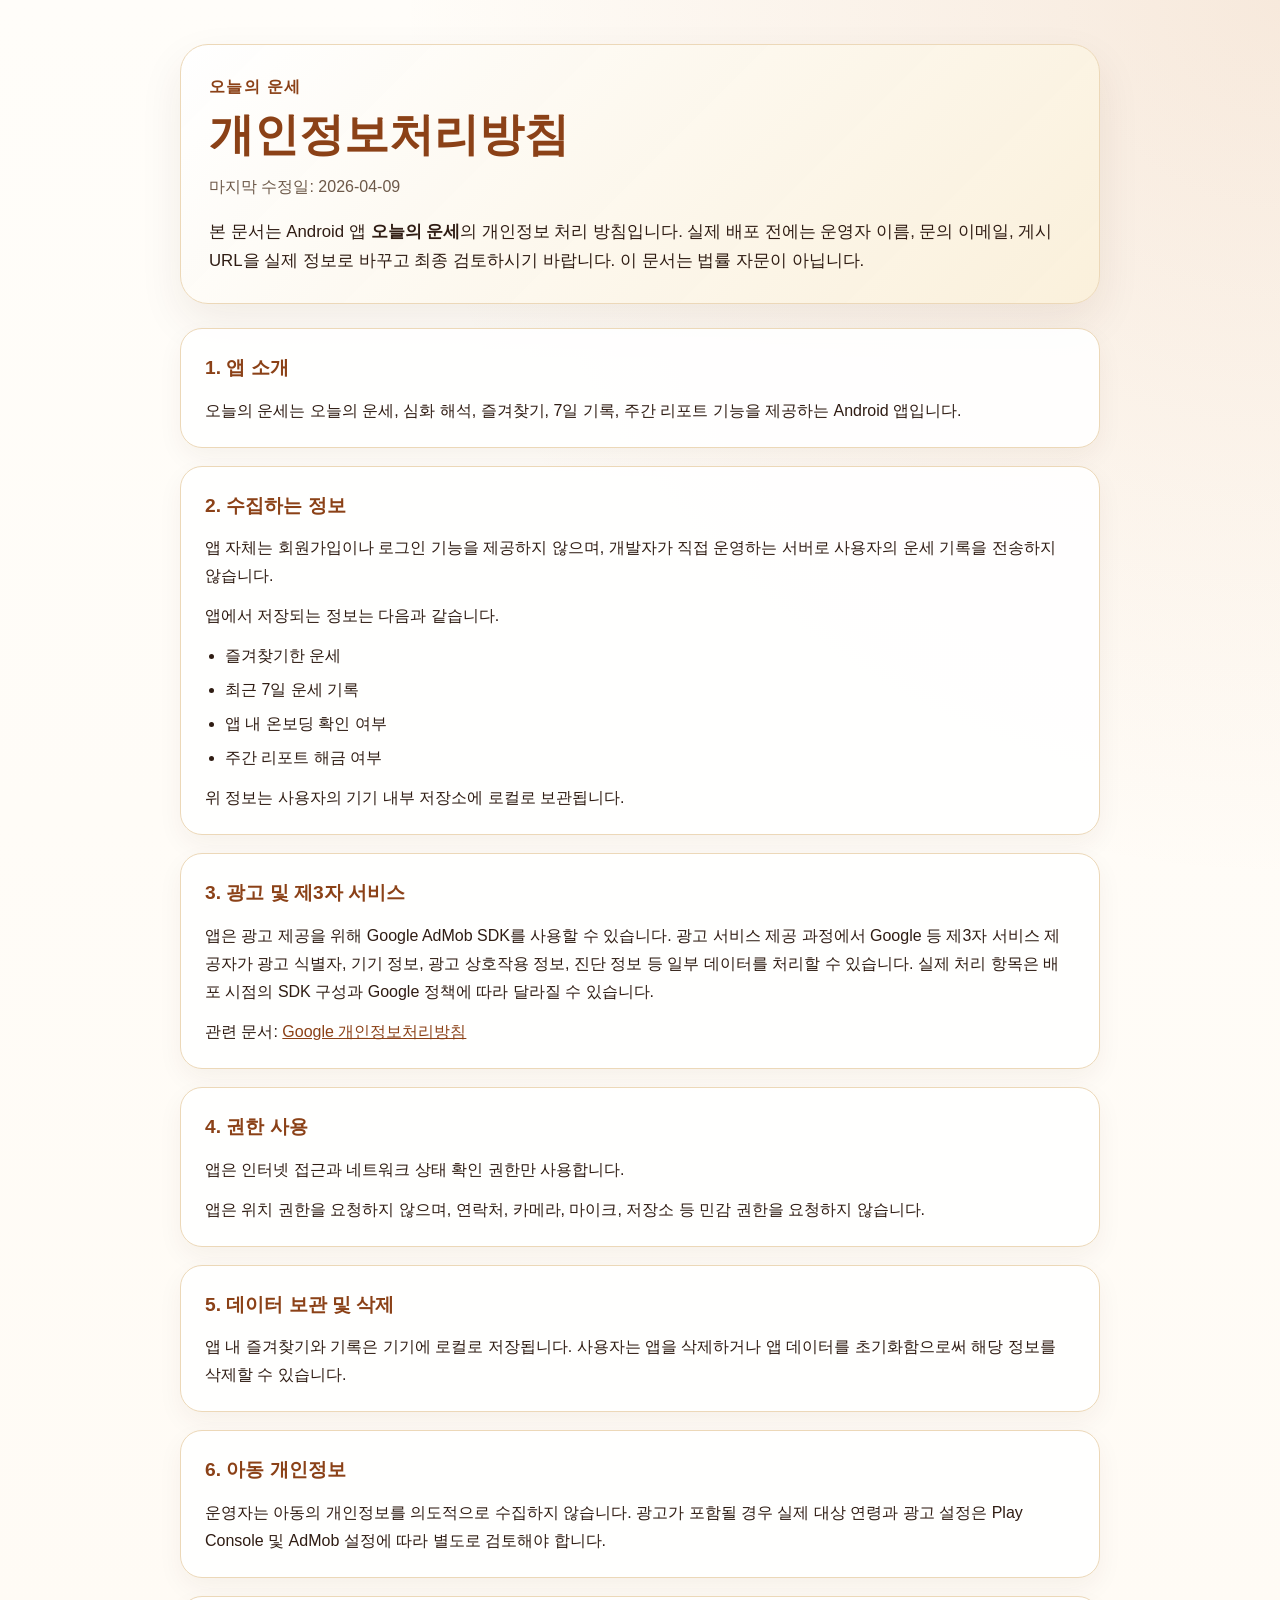
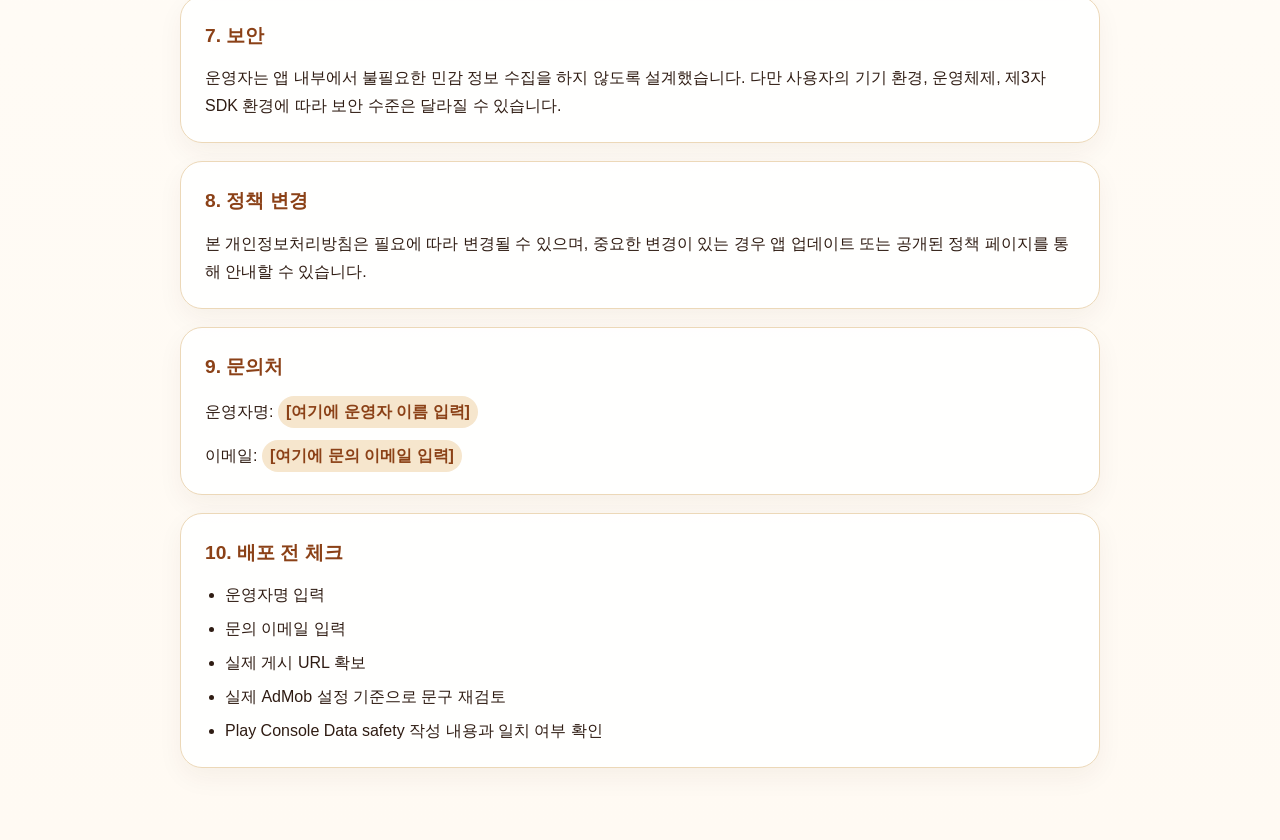
==== index.html @ 4eddd4c7 "Add files via upload" ====
<!doctype html>
<html lang="ko">
<head>
  <meta charset="utf-8" />
  <meta name="viewport" content="width=device-width, initial-scale=1" />
  <meta name="description" content="오늘의 운세 앱 개인정보처리방침" />
  <title>오늘의 운세 개인정보처리방침</title>
  <link rel="stylesheet" href="./styles.css" />
</head>
<body>
  <main class="container">
    <header class="hero">
      <p class="eyebrow">오늘의 운세</p>
      <h1>개인정보처리방침</h1>
      <p class="meta">마지막 수정일: 2026-04-09</p>
      <p class="lead">
        본 문서는 Android 앱 <strong>오늘의 운세</strong>의 개인정보 처리 방침입니다.
        실제 배포 전에는 운영자 이름, 문의 이메일, 게시 URL을 실제 정보로 바꾸고 최종 검토하시기 바랍니다.
        이 문서는 법률 자문이 아닙니다.
      </p>
    </header>

    <section>
      <h2>1. 앱 소개</h2>
      <p>
        오늘의 운세는 오늘의 운세, 심화 해석, 즐겨찾기, 7일 기록, 주간 리포트 기능을 제공하는 Android 앱입니다.
      </p>
    </section>

    <section>
      <h2>2. 수집하는 정보</h2>
      <p>
        앱 자체는 회원가입이나 로그인 기능을 제공하지 않으며, 개발자가 직접 운영하는 서버로 사용자의 운세 기록을 전송하지 않습니다.
      </p>
      <p>앱에서 저장되는 정보는 다음과 같습니다.</p>
      <ul>
        <li>즐겨찾기한 운세</li>
        <li>최근 7일 운세 기록</li>
        <li>앱 내 온보딩 확인 여부</li>
        <li>주간 리포트 해금 여부</li>
      </ul>
      <p>위 정보는 사용자의 기기 내부 저장소에 로컬로 보관됩니다.</p>
    </section>

    <section>
      <h2>3. 광고 및 제3자 서비스</h2>
      <p>
        앱은 광고 제공을 위해 Google AdMob SDK를 사용할 수 있습니다.
        광고 서비스 제공 과정에서 Google 등 제3자 서비스 제공자가 광고 식별자, 기기 정보,
        광고 상호작용 정보, 진단 정보 등 일부 데이터를 처리할 수 있습니다.
        실제 처리 항목은 배포 시점의 SDK 구성과 Google 정책에 따라 달라질 수 있습니다.
      </p>
      <p>
        관련 문서:
        <a href="https://policies.google.com/privacy" target="_blank" rel="noreferrer">
          Google 개인정보처리방침
        </a>
      </p>
    </section>

    <section>
      <h2>4. 권한 사용</h2>
      <p>앱은 인터넷 접근과 네트워크 상태 확인 권한만 사용합니다.</p>
      <p>앱은 위치 권한을 요청하지 않으며, 연락처, 카메라, 마이크, 저장소 등 민감 권한을 요청하지 않습니다.</p>
    </section>

    <section>
      <h2>5. 데이터 보관 및 삭제</h2>
      <p>
        앱 내 즐겨찾기와 기록은 기기에 로컬로 저장됩니다.
        사용자는 앱을 삭제하거나 앱 데이터를 초기화함으로써 해당 정보를 삭제할 수 있습니다.
      </p>
    </section>

    <section>
      <h2>6. 아동 개인정보</h2>
      <p>
        운영자는 아동의 개인정보를 의도적으로 수집하지 않습니다.
        광고가 포함될 경우 실제 대상 연령과 광고 설정은 Play Console 및 AdMob 설정에 따라 별도로 검토해야 합니다.
      </p>
    </section>

    <section>
      <h2>7. 보안</h2>
      <p>
        운영자는 앱 내부에서 불필요한 민감 정보 수집을 하지 않도록 설계했습니다.
        다만 사용자의 기기 환경, 운영체제, 제3자 SDK 환경에 따라 보안 수준은 달라질 수 있습니다.
      </p>
    </section>

    <section>
      <h2>8. 정책 변경</h2>
      <p>
        본 개인정보처리방침은 필요에 따라 변경될 수 있으며,
        중요한 변경이 있는 경우 앱 업데이트 또는 공개된 정책 페이지를 통해 안내할 수 있습니다.
      </p>
    </section>

    <section>
      <h2>9. 문의처</h2>
      <p>운영자명: <span class="placeholder">[여기에 운영자 이름 입력]</span></p>
      <p>이메일: <span class="placeholder">[여기에 문의 이메일 입력]</span></p>
    </section>

    <section>
      <h2>10. 배포 전 체크</h2>
      <ul>
        <li>운영자명 입력</li>
        <li>문의 이메일 입력</li>
        <li>실제 게시 URL 확보</li>
        <li>실제 AdMob 설정 기준으로 문구 재검토</li>
        <li>Play Console Data safety 작성 내용과 일치 여부 확인</li>
      </ul>
    </section>
  </main>
</body>
</html>
---- styles.css ----
:root {
  color-scheme: light;
  --bg: #fffaf3;
  --surface: rgba(255, 255, 255, 0.92);
  --border: #ecd8b8;
  --text: #2f1c13;
  --muted: #6d5949;
  --accent: #8b4117;
  --accent-soft: #f6e6cd;
}

* {
  box-sizing: border-box;
}

body {
  margin: 0;
  font-family: "Noto Sans KR", "Malgun Gothic", sans-serif;
  background:
    radial-gradient(circle at top right, rgba(198, 112, 43, 0.14), transparent 32%),
    linear-gradient(180deg, #fffdf9 0%, var(--bg) 100%);
  color: var(--text);
  line-height: 1.75;
}

.container {
  width: min(920px, calc(100% - 32px));
  margin: 0 auto;
  padding: 44px 0 72px;
}

.hero {
  margin-bottom: 24px;
  padding: 28px;
  border: 1px solid var(--border);
  border-radius: 28px;
  background:
    linear-gradient(135deg, rgba(255, 255, 255, 0.95), rgba(250, 239, 216, 0.92)),
    var(--surface);
  box-shadow: 0 18px 44px rgba(72, 41, 18, 0.08);
}

.eyebrow {
  margin: 0 0 8px;
  color: var(--accent);
  font-weight: 700;
  letter-spacing: 0.08em;
}

h1,
h2 {
  margin: 0 0 12px;
  color: var(--accent);
}

h1 {
  font-size: clamp(2rem, 4vw, 2.8rem);
  line-height: 1.15;
}

h2 {
  font-size: 1.2rem;
}

.meta {
  margin: 0 0 16px;
  color: var(--muted);
}

.lead {
  margin: 0;
  font-size: 1.05rem;
}

section {
  margin-top: 18px;
  padding: 22px 24px;
  border: 1px solid var(--border);
  border-radius: 22px;
  background: var(--surface);
  box-shadow: 0 10px 26px rgba(72, 41, 18, 0.05);
}

p,
ul {
  margin: 0;
}

p + p,
p + ul,
ul + p {
  margin-top: 12px;
}

ul {
  padding-left: 20px;
}

li + li {
  margin-top: 6px;
}

a {
  color: var(--accent);
}

.placeholder {
  display: inline-block;
  padding: 2px 8px;
  border-radius: 999px;
  background: var(--accent-soft);
  color: var(--accent);
  font-weight: 600;
}

@media (max-width: 640px) {
  .container {
    width: min(100% - 20px, 920px);
    padding: 24px 0 44px;
  }

  .hero,
  section {
    padding: 18px 16px;
    border-radius: 20px;
  }
}
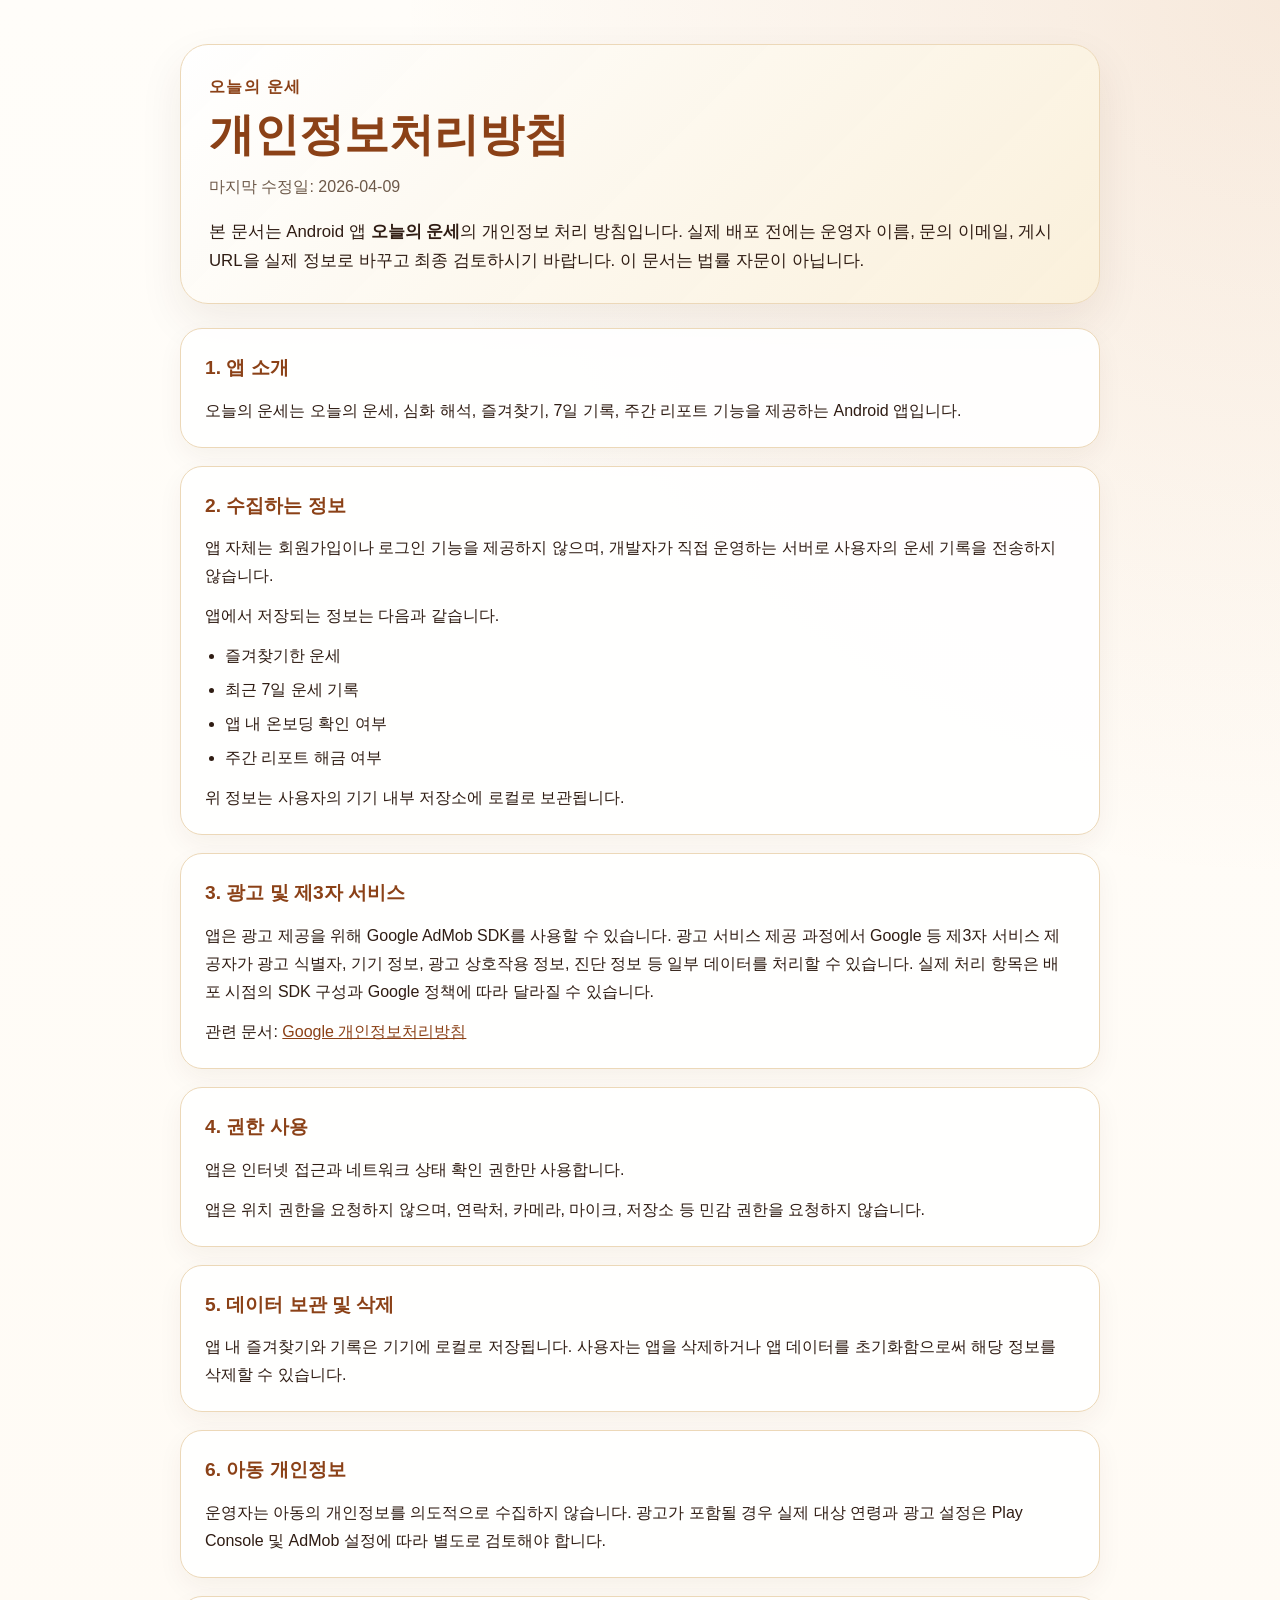
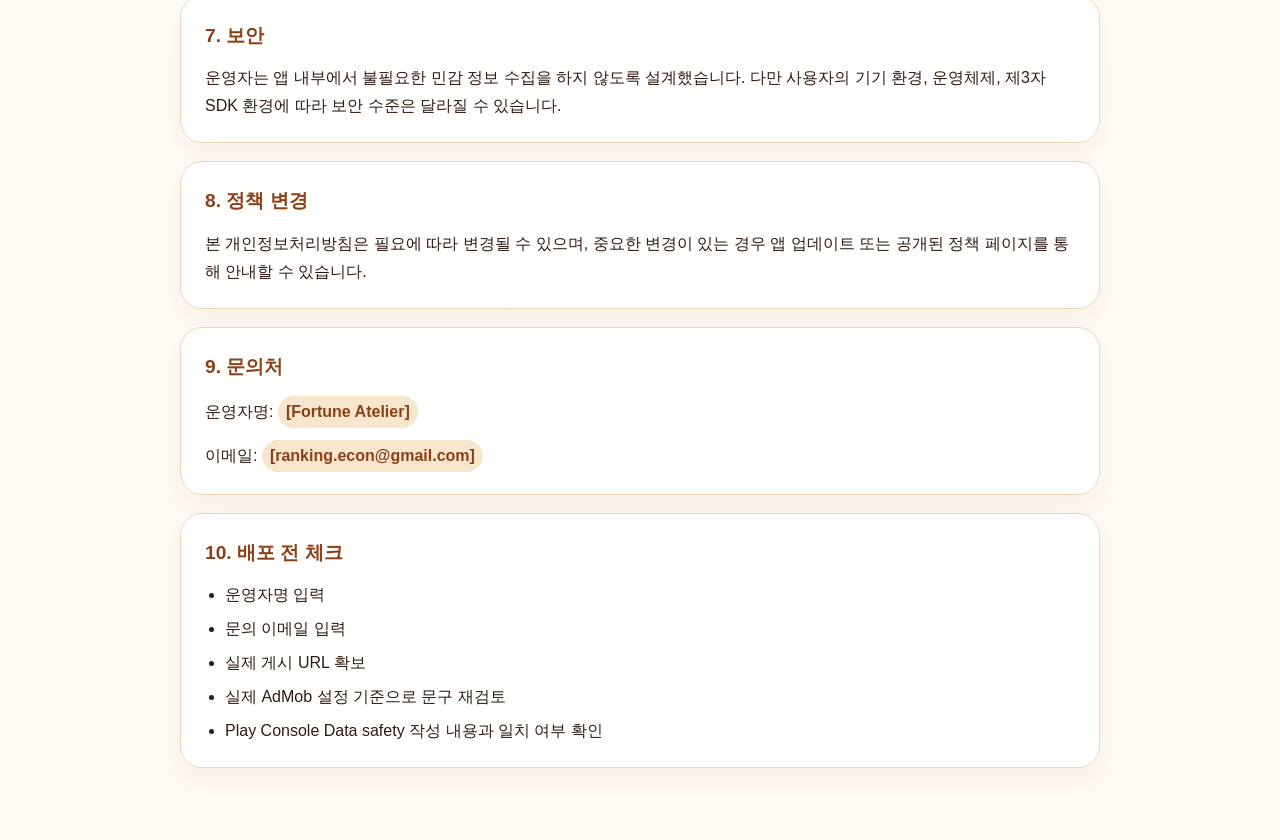
==== commit ccb811df: "Update contact information in index.html" ====
--- a/index.html
+++ b/index.html
@@ -98,8 +98,8 @@
 
     <section>
       <h2>9. 문의처</h2>
-      <p>운영자명: <span class="placeholder">[여기에 운영자 이름 입력]</span></p>
-      <p>이메일: <span class="placeholder">[여기에 문의 이메일 입력]</span></p>
+      <p>운영자명: <span class="placeholder">[Fortune Atelier]</span></p>
+      <p>이메일: <span class="placeholder">[ranking.econ@gmail.com]</span></p>
     </section>
 
     <section>
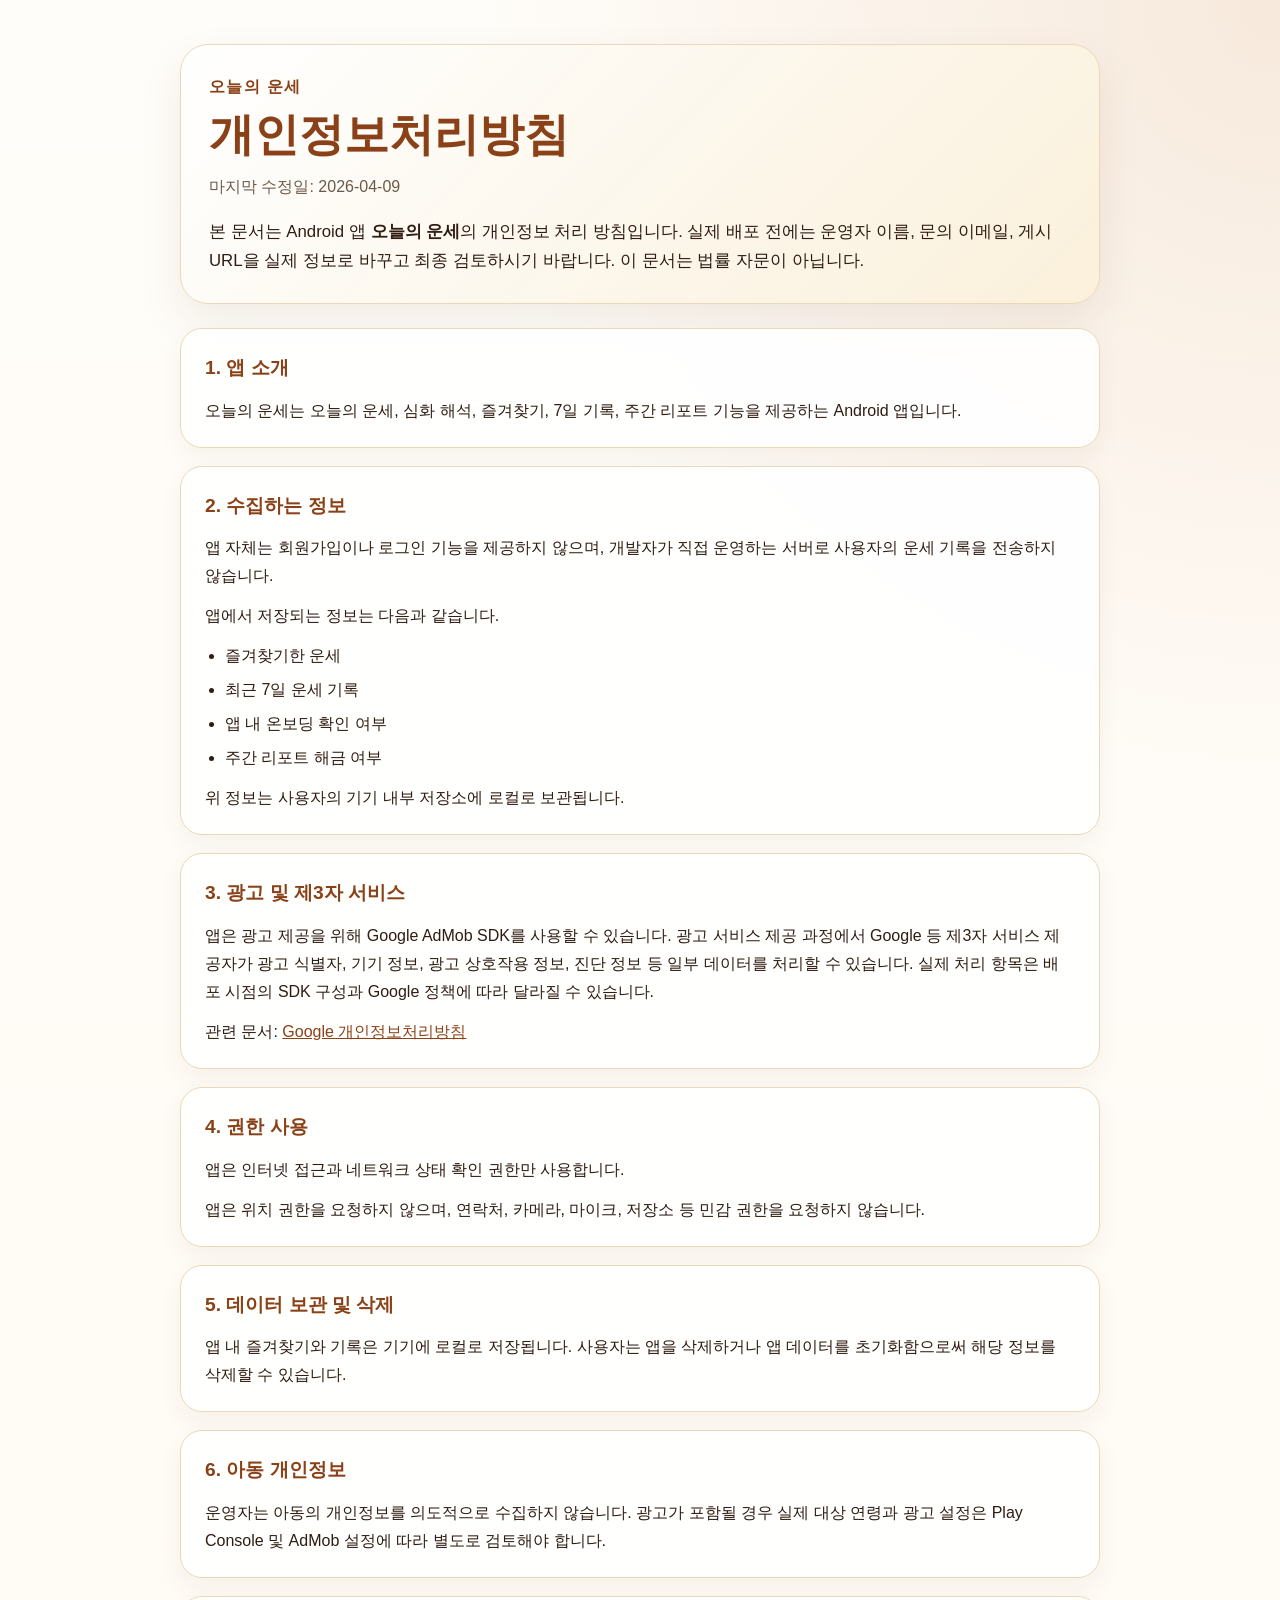
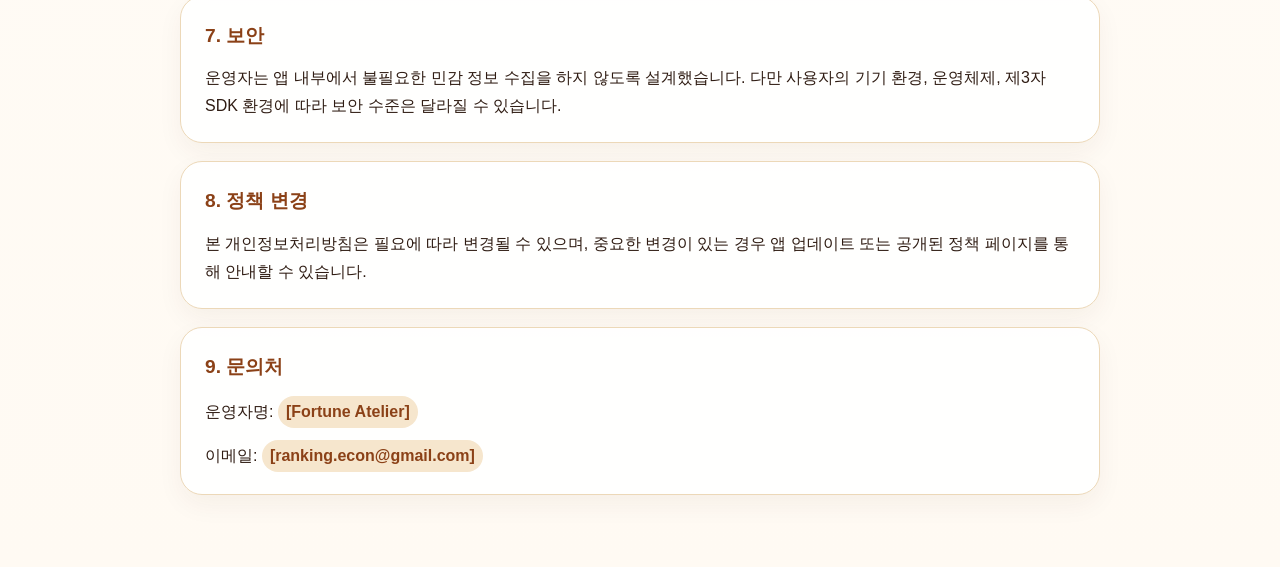
==== commit d9d0e312: "Remove pre-deployment checklist section Removed the pre-deployment checklist section from the HTML." ====
--- a/index.html
+++ b/index.html
@@ -101,17 +101,7 @@
       <p>운영자명: <span class="placeholder">[Fortune Atelier]</span></p>
       <p>이메일: <span class="placeholder">[ranking.econ@gmail.com]</span></p>
     </section>
-
-    <section>
-      <h2>10. 배포 전 체크</h2>
-      <ul>
-        <li>운영자명 입력</li>
-        <li>문의 이메일 입력</li>
-        <li>실제 게시 URL 확보</li>
-        <li>실제 AdMob 설정 기준으로 문구 재검토</li>
-        <li>Play Console Data safety 작성 내용과 일치 여부 확인</li>
-      </ul>
-    </section>
   </main>
 </body>
 </html>
+ 
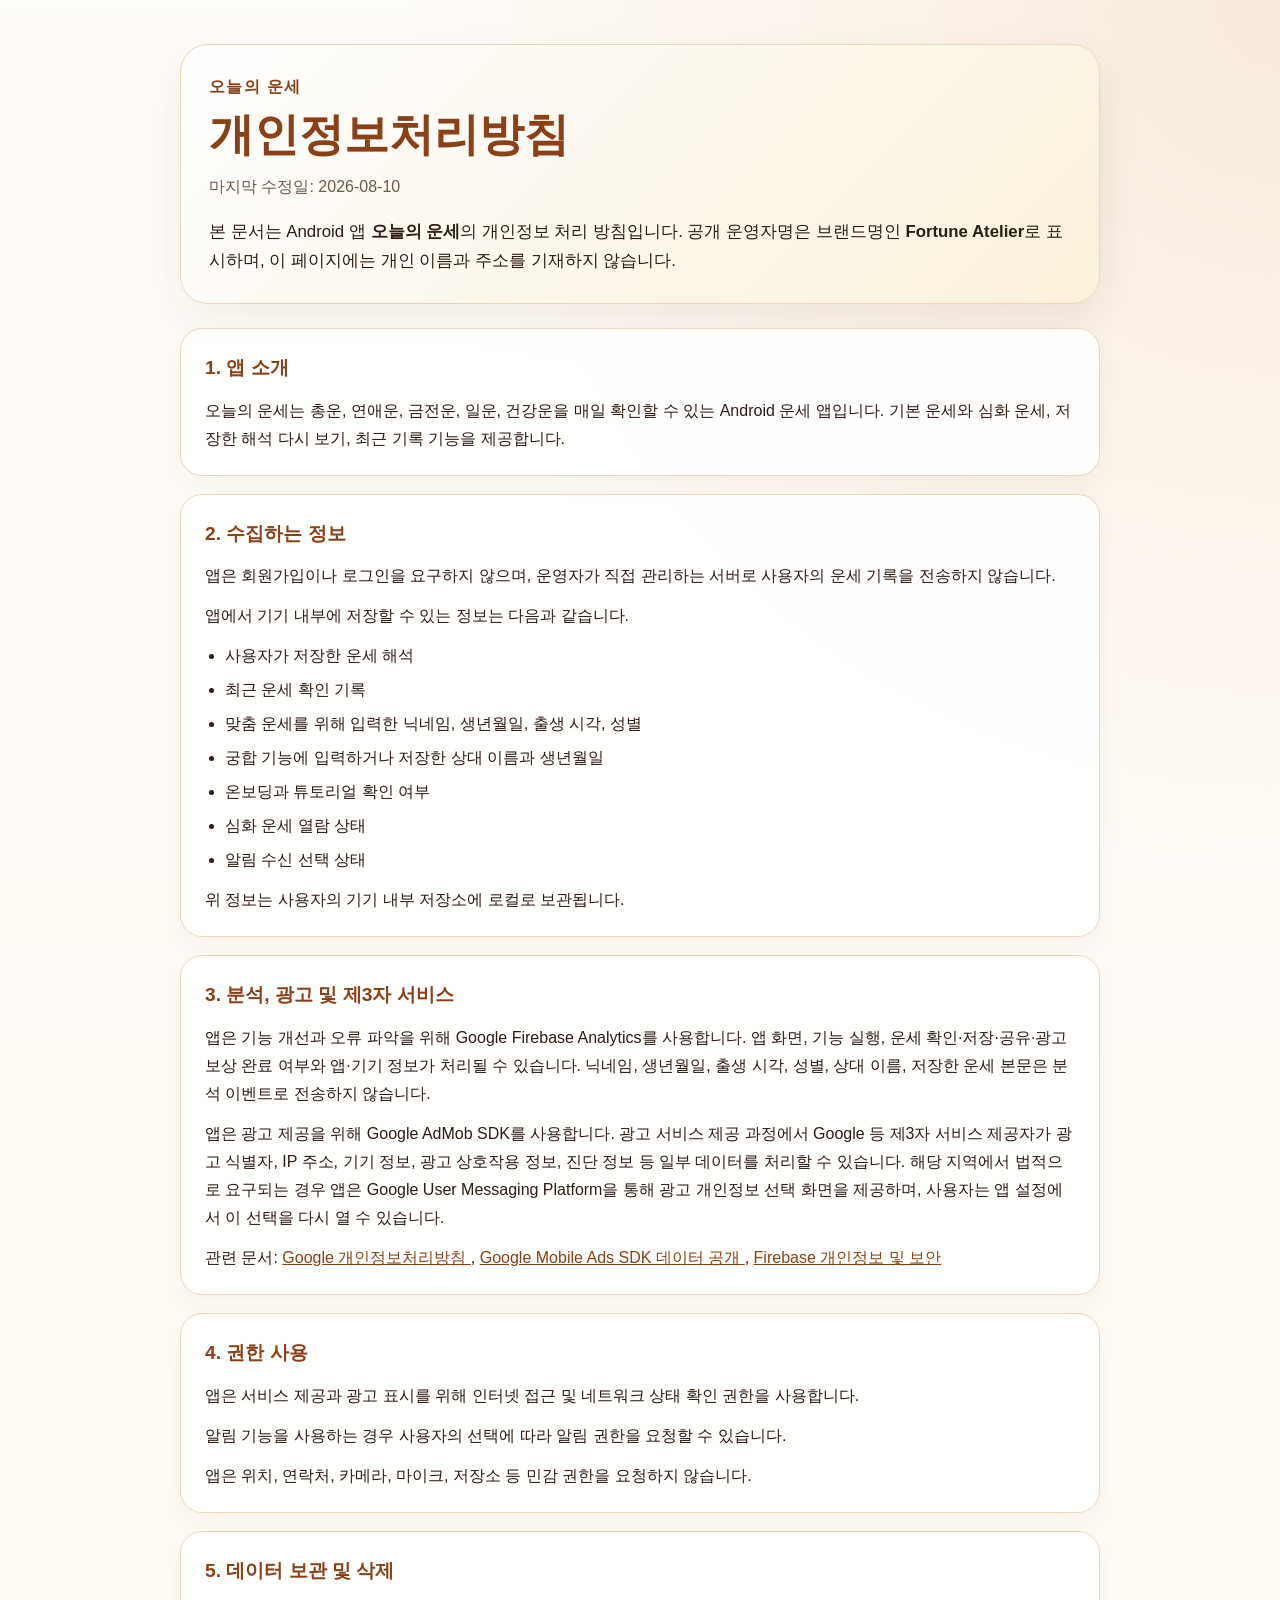
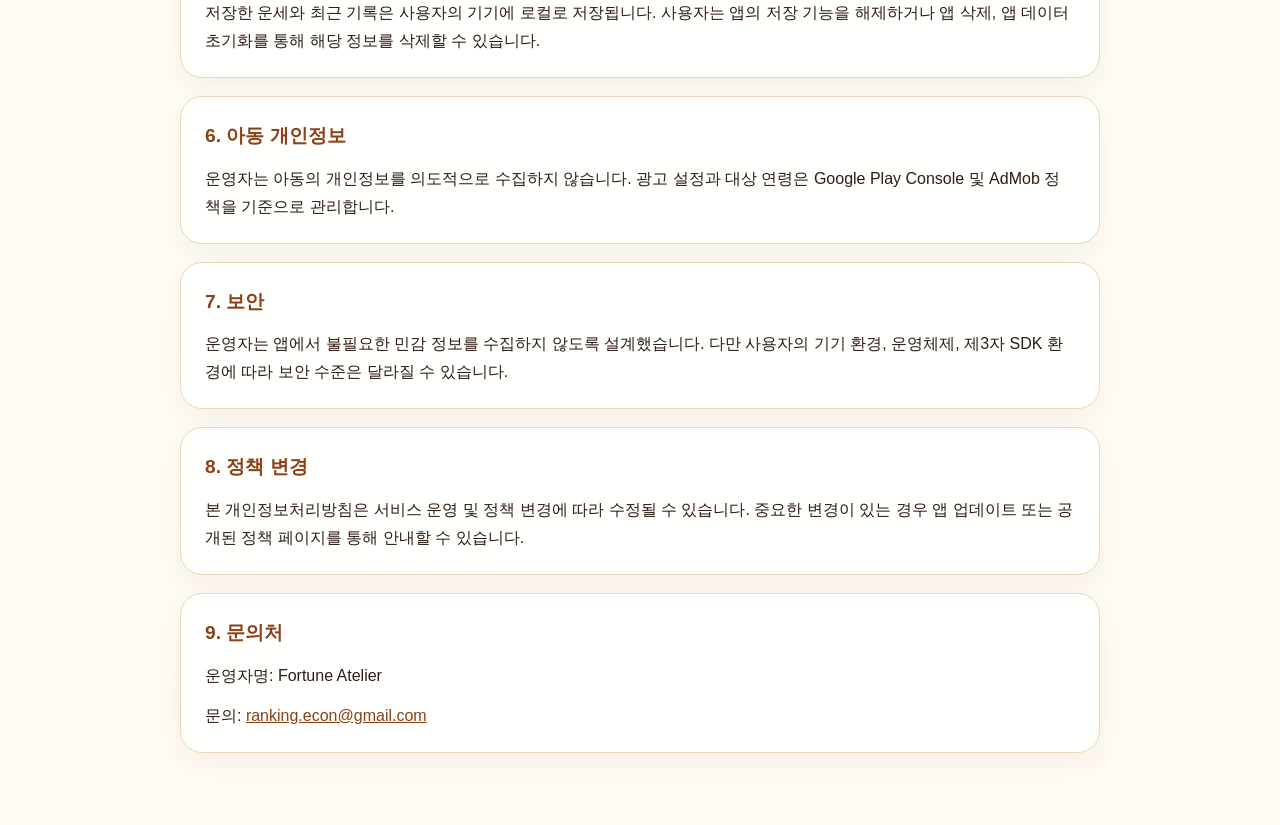
==== commit 38844c77: "docs: publish current Today Fortune privacy disclosure" ====
--- a/index.html
+++ b/index.html
@@ -12,63 +12,80 @@
     <header class="hero">
       <p class="eyebrow">오늘의 운세</p>
       <h1>개인정보처리방침</h1>
-      <p class="meta">마지막 수정일: 2026-04-09</p>
+      <p class="meta">마지막 수정일: 2026-08-10</p>
       <p class="lead">
         본 문서는 Android 앱 <strong>오늘의 운세</strong>의 개인정보 처리 방침입니다.
-        실제 배포 전에는 운영자 이름, 문의 이메일, 게시 URL을 실제 정보로 바꾸고 최종 검토하시기 바랍니다.
-        이 문서는 법률 자문이 아닙니다.
+        공개 운영자명은 브랜드명인 <strong>Fortune Atelier</strong>로 표시하며,
+        이 페이지에는 개인 이름과 주소를 기재하지 않습니다.
       </p>
     </header>
 
     <section>
       <h2>1. 앱 소개</h2>
       <p>
-        오늘의 운세는 오늘의 운세, 심화 해석, 즐겨찾기, 7일 기록, 주간 리포트 기능을 제공하는 Android 앱입니다.
+        오늘의 운세는 총운, 연애운, 금전운, 일운, 건강운을 매일 확인할 수 있는 Android 운세 앱입니다.
+        기본 운세와 심화 운세, 저장한 해석 다시 보기, 최근 기록 기능을 제공합니다.
       </p>
     </section>
 
     <section>
       <h2>2. 수집하는 정보</h2>
       <p>
-        앱 자체는 회원가입이나 로그인 기능을 제공하지 않으며, 개발자가 직접 운영하는 서버로 사용자의 운세 기록을 전송하지 않습니다.
+        앱은 회원가입이나 로그인을 요구하지 않으며, 운영자가 직접 관리하는 서버로 사용자의 운세 기록을 전송하지 않습니다.
       </p>
-      <p>앱에서 저장되는 정보는 다음과 같습니다.</p>
+      <p>앱에서 기기 내부에 저장할 수 있는 정보는 다음과 같습니다.</p>
       <ul>
-        <li>즐겨찾기한 운세</li>
-        <li>최근 7일 운세 기록</li>
-        <li>앱 내 온보딩 확인 여부</li>
-        <li>주간 리포트 해금 여부</li>
+        <li>사용자가 저장한 운세 해석</li>
+        <li>최근 운세 확인 기록</li>
+        <li>맞춤 운세를 위해 입력한 닉네임, 생년월일, 출생 시각, 성별</li>
+        <li>궁합 기능에 입력하거나 저장한 상대 이름과 생년월일</li>
+        <li>온보딩과 튜토리얼 확인 여부</li>
+        <li>심화 운세 열람 상태</li>
+        <li>알림 수신 선택 상태</li>
       </ul>
       <p>위 정보는 사용자의 기기 내부 저장소에 로컬로 보관됩니다.</p>
     </section>
 
     <section>
-      <h2>3. 광고 및 제3자 서비스</h2>
+      <h2>3. 분석, 광고 및 제3자 서비스</h2>
       <p>
-        앱은 광고 제공을 위해 Google AdMob SDK를 사용할 수 있습니다.
-        광고 서비스 제공 과정에서 Google 등 제3자 서비스 제공자가 광고 식별자, 기기 정보,
+        앱은 기능 개선과 오류 파악을 위해 Google Firebase Analytics를 사용합니다.
+        앱 화면, 기능 실행, 운세 확인·저장·공유·광고 보상 완료 여부와 앱·기기 정보가 처리될 수 있습니다.
+        닉네임, 생년월일, 출생 시각, 성별, 상대 이름, 저장한 운세 본문은 분석 이벤트로 전송하지 않습니다.
+      </p>
+      <p>
+        앱은 광고 제공을 위해 Google AdMob SDK를 사용합니다.
+        광고 서비스 제공 과정에서 Google 등 제3자 서비스 제공자가 광고 식별자, IP 주소, 기기 정보,
         광고 상호작용 정보, 진단 정보 등 일부 데이터를 처리할 수 있습니다.
-        실제 처리 항목은 배포 시점의 SDK 구성과 Google 정책에 따라 달라질 수 있습니다.
+        해당 지역에서 법적으로 요구되는 경우 앱은 Google User Messaging Platform을 통해 광고 개인정보 선택 화면을 제공하며,
+        사용자는 앱 설정에서 이 선택을 다시 열 수 있습니다.
       </p>
       <p>
         관련 문서:
         <a href="https://policies.google.com/privacy" target="_blank" rel="noreferrer">
           Google 개인정보처리방침
+        </a>,
+        <a href="https://developers.google.com/admob/android/privacy/play-data-disclosure" target="_blank" rel="noreferrer">
+          Google Mobile Ads SDK 데이터 공개
+        </a>,
+        <a href="https://firebase.google.com/support/privacy" target="_blank" rel="noreferrer">
+          Firebase 개인정보 및 보안
         </a>
       </p>
     </section>
 
     <section>
       <h2>4. 권한 사용</h2>
-      <p>앱은 인터넷 접근과 네트워크 상태 확인 권한만 사용합니다.</p>
-      <p>앱은 위치 권한을 요청하지 않으며, 연락처, 카메라, 마이크, 저장소 등 민감 권한을 요청하지 않습니다.</p>
+      <p>앱은 서비스 제공과 광고 표시를 위해 인터넷 접근 및 네트워크 상태 확인 권한을 사용합니다.</p>
+      <p>알림 기능을 사용하는 경우 사용자의 선택에 따라 알림 권한을 요청할 수 있습니다.</p>
+      <p>앱은 위치, 연락처, 카메라, 마이크, 저장소 등 민감 권한을 요청하지 않습니다.</p>
     </section>
 
     <section>
       <h2>5. 데이터 보관 및 삭제</h2>
       <p>
-        앱 내 즐겨찾기와 기록은 기기에 로컬로 저장됩니다.
-        사용자는 앱을 삭제하거나 앱 데이터를 초기화함으로써 해당 정보를 삭제할 수 있습니다.
+        저장한 운세와 최근 기록은 사용자의 기기에 로컬로 저장됩니다.
+        사용자는 앱의 저장 기능을 해제하거나 앱 삭제, 앱 데이터 초기화를 통해 해당 정보를 삭제할 수 있습니다.
       </p>
     </section>
 
@@ -76,14 +93,14 @@
       <h2>6. 아동 개인정보</h2>
       <p>
         운영자는 아동의 개인정보를 의도적으로 수집하지 않습니다.
-        광고가 포함될 경우 실제 대상 연령과 광고 설정은 Play Console 및 AdMob 설정에 따라 별도로 검토해야 합니다.
+        광고 설정과 대상 연령은 Google Play Console 및 AdMob 정책을 기준으로 관리합니다.
       </p>
     </section>
 
     <section>
       <h2>7. 보안</h2>
       <p>
-        운영자는 앱 내부에서 불필요한 민감 정보 수집을 하지 않도록 설계했습니다.
+        운영자는 앱에서 불필요한 민감 정보를 수집하지 않도록 설계했습니다.
         다만 사용자의 기기 환경, 운영체제, 제3자 SDK 환경에 따라 보안 수준은 달라질 수 있습니다.
       </p>
     </section>
@@ -91,17 +108,17 @@
     <section>
       <h2>8. 정책 변경</h2>
       <p>
-        본 개인정보처리방침은 필요에 따라 변경될 수 있으며,
+        본 개인정보처리방침은 서비스 운영 및 정책 변경에 따라 수정될 수 있습니다.
         중요한 변경이 있는 경우 앱 업데이트 또는 공개된 정책 페이지를 통해 안내할 수 있습니다.
       </p>
     </section>
 
     <section>
       <h2>9. 문의처</h2>
-      <p>운영자명: <span class="placeholder">[Fortune Atelier]</span></p>
-      <p>이메일: <span class="placeholder">[ranking.econ@gmail.com]</span></p>
+      <p>운영자명: Fortune Atelier</p>
+      <p>문의: <a href="mailto:ranking.econ@gmail.com">ranking.econ@gmail.com</a></p>
     </section>
   </main>
 </body>
 </html>
- 
+
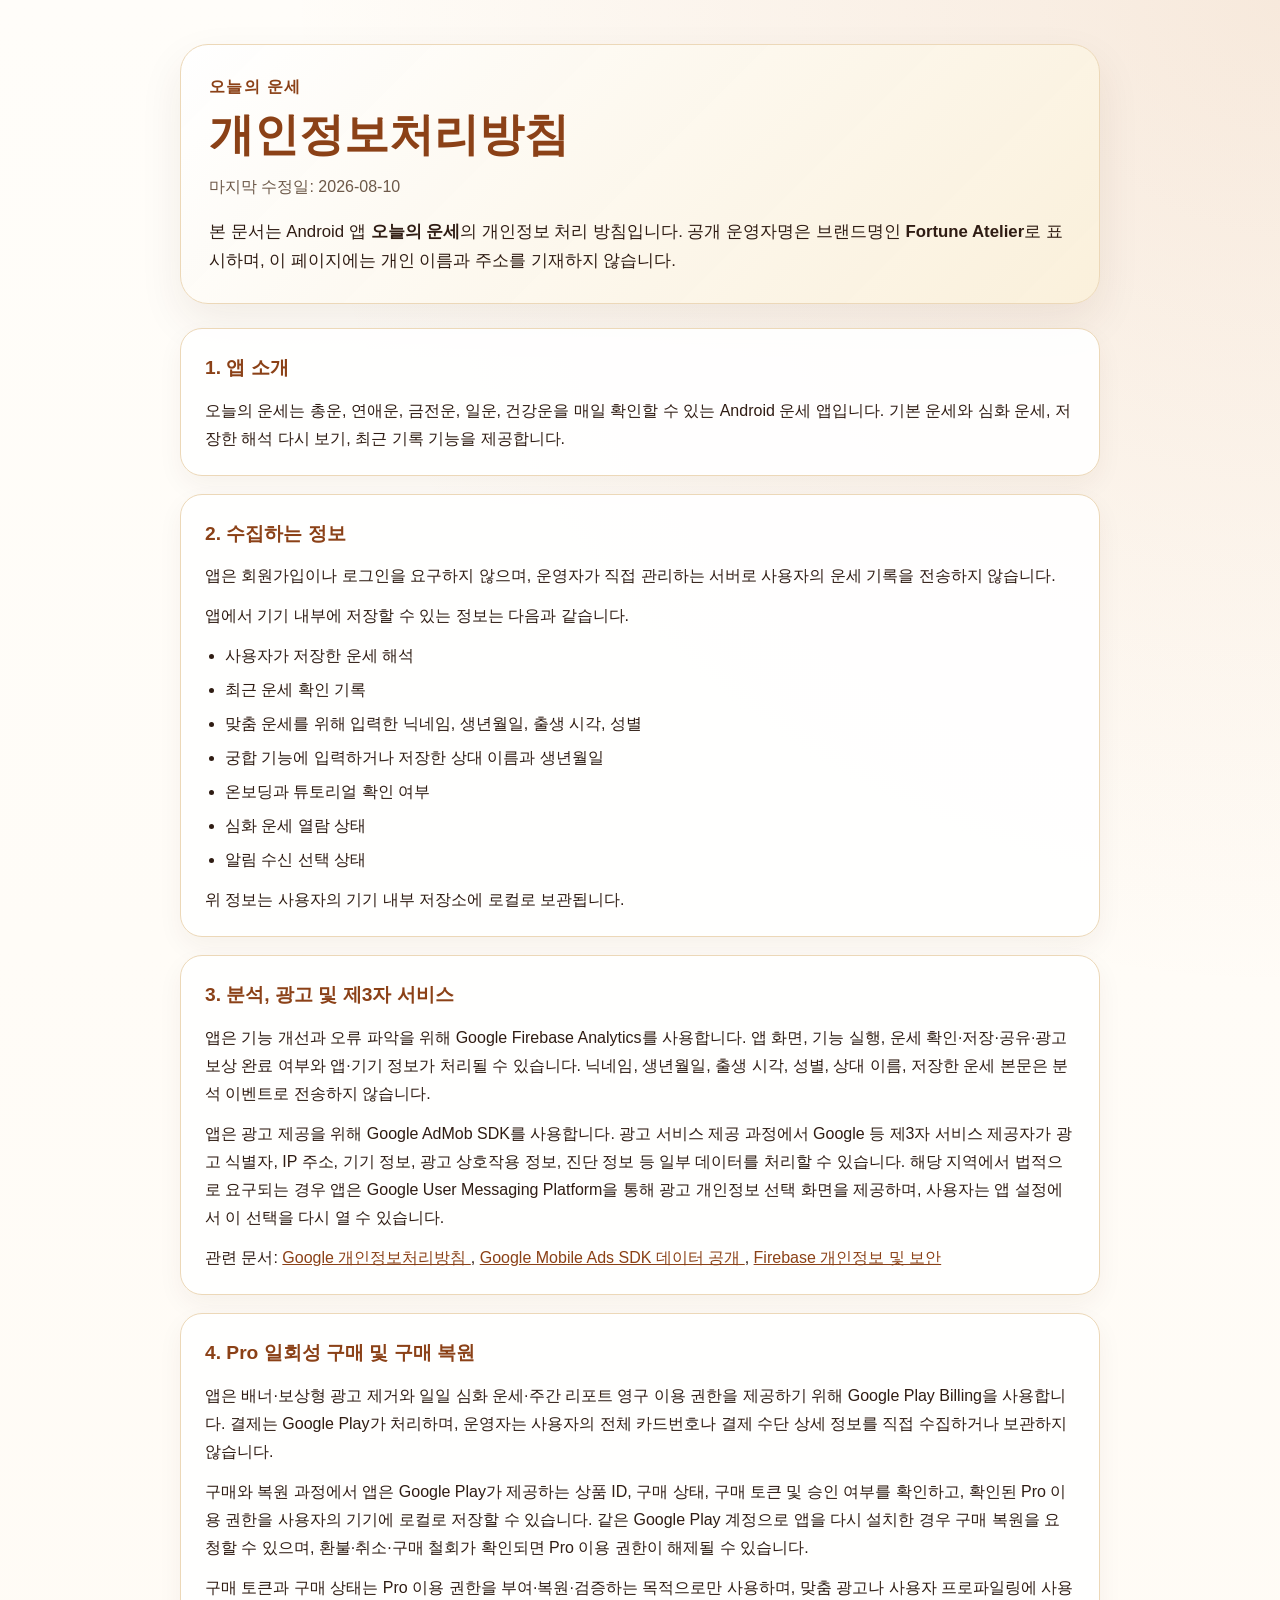
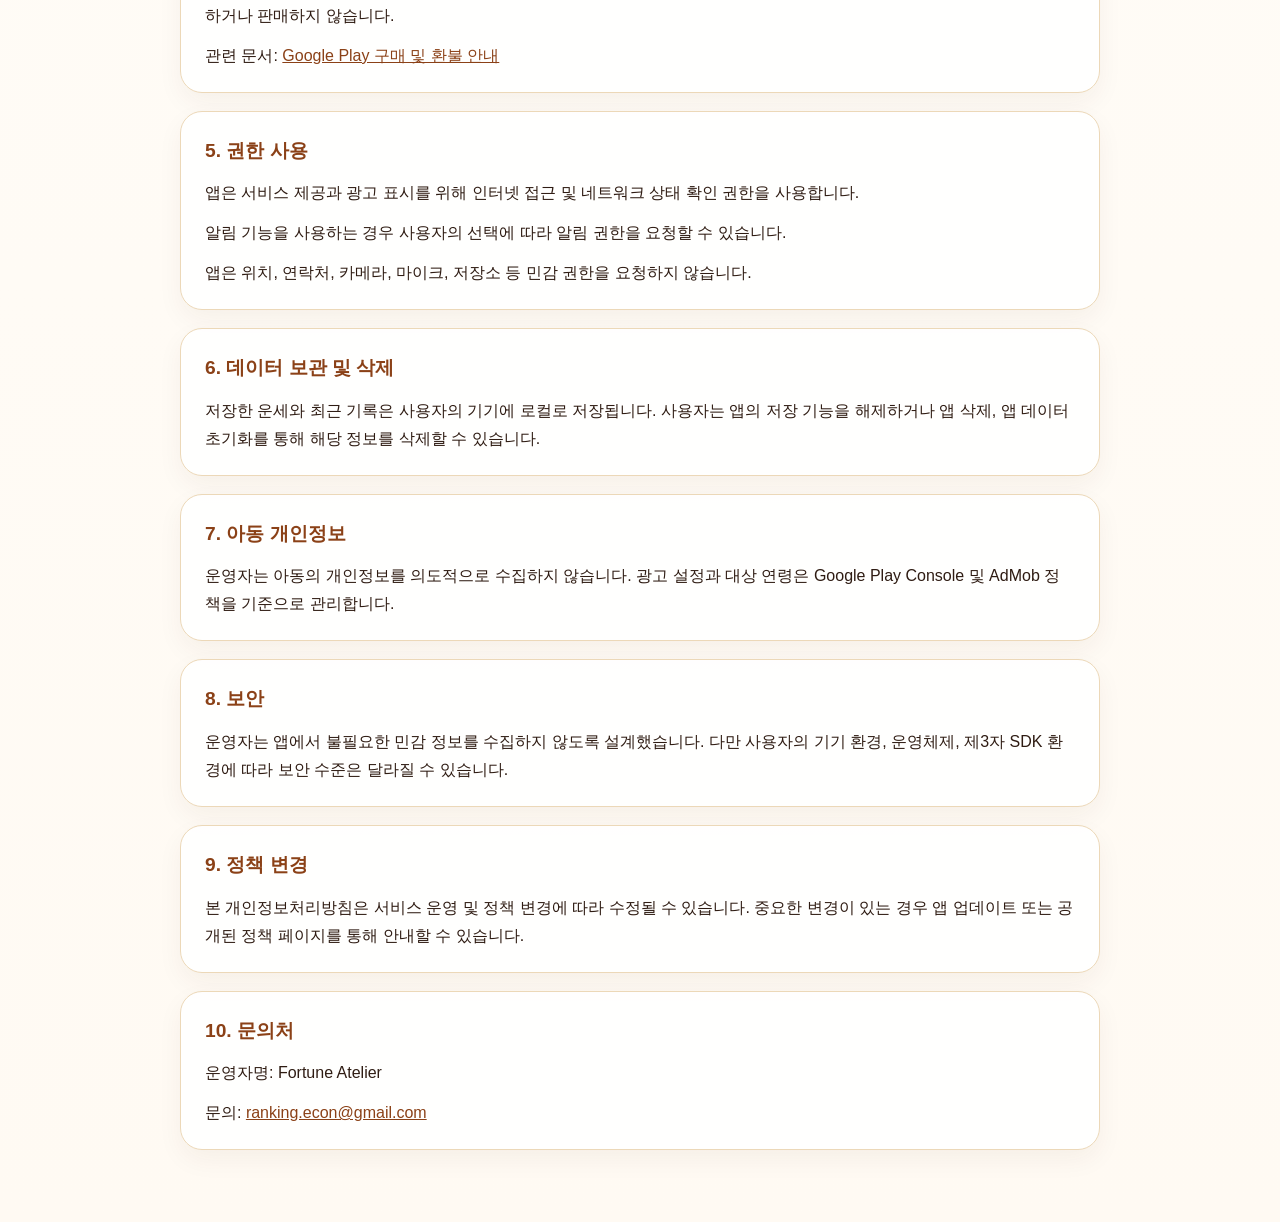
==== commit fecb5162: "Document Today Fortune Pro billing privacy" ====
--- a/index.html
+++ b/index.html
@@ -75,14 +75,38 @@
     </section>
 
     <section>
-      <h2>4. 권한 사용</h2>
+      <h2>4. Pro 일회성 구매 및 구매 복원</h2>
+      <p>
+        앱은 배너·보상형 광고 제거와 일일 심화 운세·주간 리포트 영구 이용 권한을 제공하기 위해
+        Google Play Billing을 사용합니다. 결제는 Google Play가 처리하며, 운영자는 사용자의 전체 카드번호나
+        결제 수단 상세 정보를 직접 수집하거나 보관하지 않습니다.
+      </p>
+      <p>
+        구매와 복원 과정에서 앱은 Google Play가 제공하는 상품 ID, 구매 상태, 구매 토큰 및 승인 여부를 확인하고,
+        확인된 Pro 이용 권한을 사용자의 기기에 로컬로 저장할 수 있습니다. 같은 Google Play 계정으로 앱을 다시 설치한 경우
+        구매 복원을 요청할 수 있으며, 환불·취소·구매 철회가 확인되면 Pro 이용 권한이 해제될 수 있습니다.
+      </p>
+      <p>
+        구매 토큰과 구매 상태는 Pro 이용 권한을 부여·복원·검증하는 목적으로만 사용하며,
+        맞춤 광고나 사용자 프로파일링에 사용하거나 판매하지 않습니다.
+      </p>
+      <p>
+        관련 문서:
+        <a href="https://support.google.com/googleplay/answer/2850369" target="_blank" rel="noreferrer">
+          Google Play 구매 및 환불 안내
+        </a>
+      </p>
+    </section>
+
+    <section>
+      <h2>5. 권한 사용</h2>
       <p>앱은 서비스 제공과 광고 표시를 위해 인터넷 접근 및 네트워크 상태 확인 권한을 사용합니다.</p>
       <p>알림 기능을 사용하는 경우 사용자의 선택에 따라 알림 권한을 요청할 수 있습니다.</p>
       <p>앱은 위치, 연락처, 카메라, 마이크, 저장소 등 민감 권한을 요청하지 않습니다.</p>
     </section>
 
     <section>
-      <h2>5. 데이터 보관 및 삭제</h2>
+      <h2>6. 데이터 보관 및 삭제</h2>
       <p>
         저장한 운세와 최근 기록은 사용자의 기기에 로컬로 저장됩니다.
         사용자는 앱의 저장 기능을 해제하거나 앱 삭제, 앱 데이터 초기화를 통해 해당 정보를 삭제할 수 있습니다.
@@ -90,7 +114,7 @@
     </section>
 
     <section>
-      <h2>6. 아동 개인정보</h2>
+      <h2>7. 아동 개인정보</h2>
       <p>
         운영자는 아동의 개인정보를 의도적으로 수집하지 않습니다.
         광고 설정과 대상 연령은 Google Play Console 및 AdMob 정책을 기준으로 관리합니다.
@@ -98,7 +122,7 @@
     </section>
 
     <section>
-      <h2>7. 보안</h2>
+      <h2>8. 보안</h2>
       <p>
         운영자는 앱에서 불필요한 민감 정보를 수집하지 않도록 설계했습니다.
         다만 사용자의 기기 환경, 운영체제, 제3자 SDK 환경에 따라 보안 수준은 달라질 수 있습니다.
@@ -106,7 +130,7 @@
     </section>
 
     <section>
-      <h2>8. 정책 변경</h2>
+      <h2>9. 정책 변경</h2>
       <p>
         본 개인정보처리방침은 서비스 운영 및 정책 변경에 따라 수정될 수 있습니다.
         중요한 변경이 있는 경우 앱 업데이트 또는 공개된 정책 페이지를 통해 안내할 수 있습니다.
@@ -114,7 +138,7 @@
     </section>
 
     <section>
-      <h2>9. 문의처</h2>
+      <h2>10. 문의처</h2>
       <p>운영자명: Fortune Atelier</p>
       <p>문의: <a href="mailto:ranking.econ@gmail.com">ranking.econ@gmail.com</a></p>
     </section>
